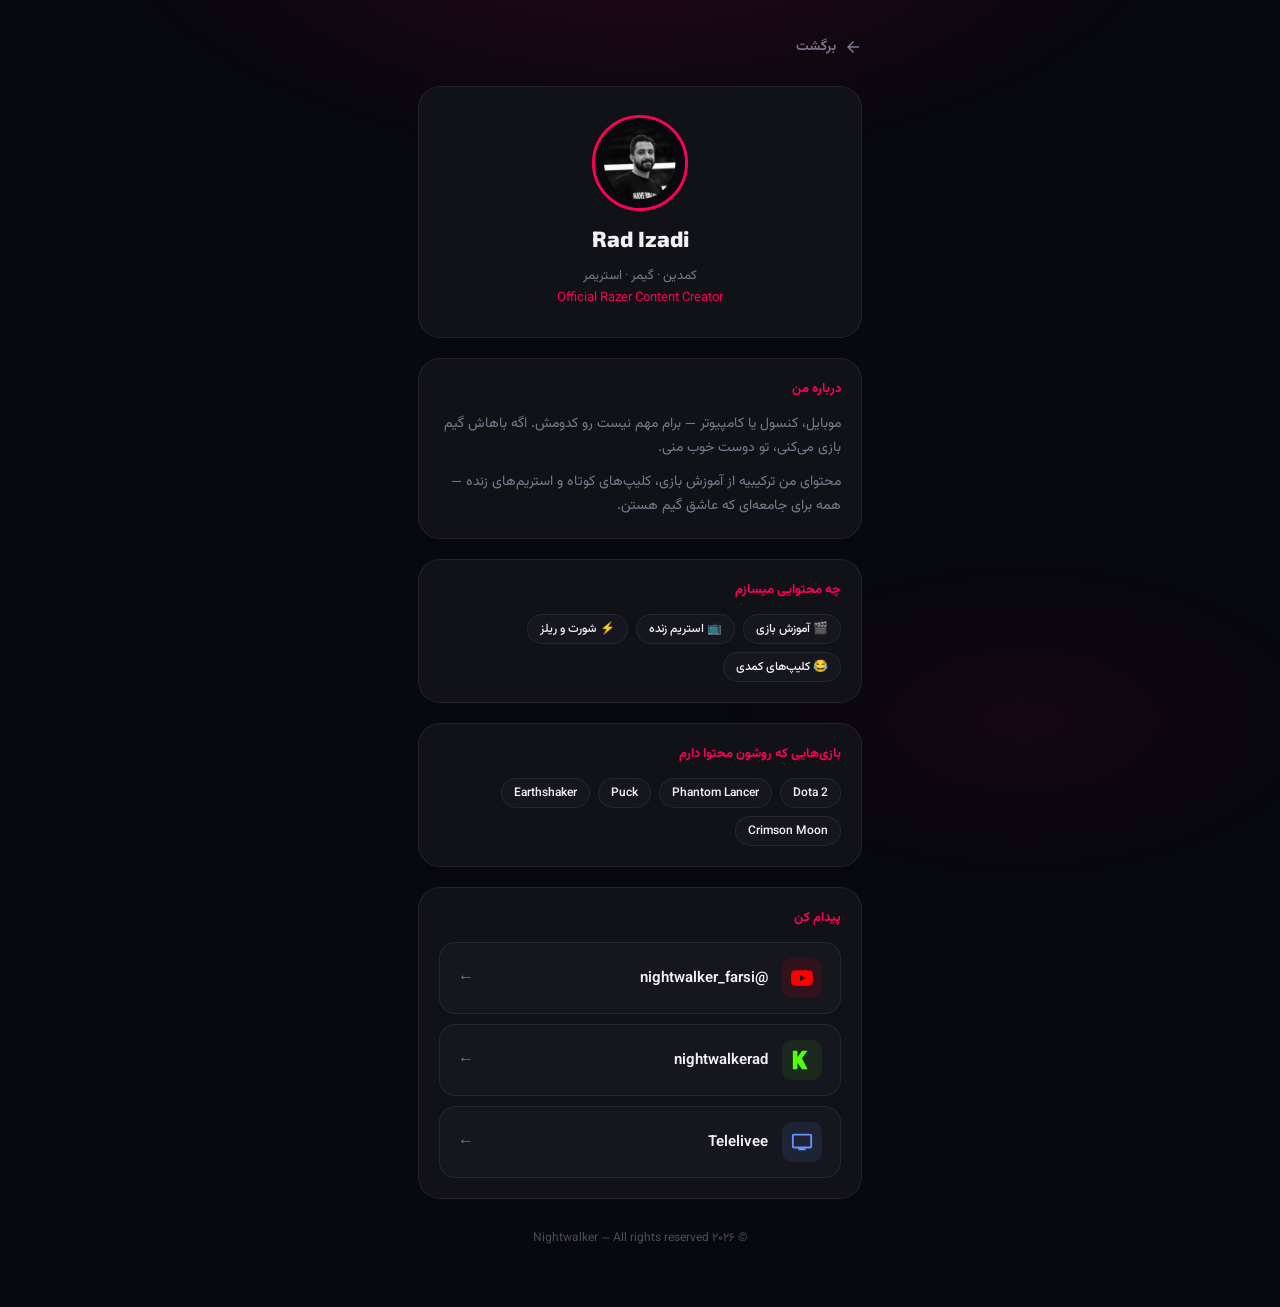
==== about.html @ e0ccd69c "first commit" ====
<!DOCTYPE html>
<html lang="fa" dir="rtl">
<head>
  <meta charset="UTF-8">
  <meta name="viewport" content="width=device-width, initial-scale=1.0">
  <title>درباره من — Nightwalker</title>
  <meta name="description" content="آشنایی با Nightwalker — کمدین، گیمر، استریمر فارسی‌زبان">
  <meta name="theme-color" content="#08080f">
  <link rel="icon" href="data:image/svg+xml,<svg xmlns='http://www.w3.org/2000/svg' viewBox='0 0 100 100'><text y='.9em' font-size='90'>🎮</text></svg>">
  <link rel="stylesheet" href="style.css">
</head>
<body>

  <div class="bg-glow" aria-hidden="true"></div>

  <main class="page">

    <a href="index.html" class="back-btn" aria-label="بازگشت به صفحه اصلی">
      <svg width="18" height="18" viewBox="0 0 24 24" fill="currentColor" aria-hidden="true">
        <path d="M20 11H7.83l5.59-5.59L12 4l-8 8 8 8 1.41-1.41L7.83 13H20v-2z"/>
      </svg>
      برگشت
    </a>

    <!-- Hero -->
    <section class="about-hero">
      <img src="[data-uri]" alt="Rad Izadi" class="about-avatar" width="96" height="96">
      <h1 class="about-name">Rad Izadi</h1>
      <p class="about-tagline">
        کمدین · گیمر · استریمر<br>
        <span style="color: var(--pink);">Official Razer Content Creator</span>
      </p>
    </section>

    <!-- Bio -->
    <section class="about-section" aria-labelledby="bio-title">
      <h2 class="about-section-title" id="bio-title">درباره من</h2>
      <p>
        موبایل، کنسول یا کامپیوتر — برام مهم نیست رو کدومش. اگه باهاش گیم بازی می‌کنی، تو دوست خوب منی.
      </p>
      <p>
        محتوای من ترکیبیه از آموزش بازی، کلیپ‌های کوتاه و استریم‌های زنده — همه برای جامعه‌ای که عاشق گیم هستن.
      </p>
    </section>

    <!-- Content Types -->
    <section class="about-section" aria-labelledby="content-title">
      <h2 class="about-section-title" id="content-title">چه محتوایی میسازم</h2>
      <div class="game-tags" role="list">
        <span class="game-tag" role="listitem">🎬 آموزش بازی</span>
        <span class="game-tag" role="listitem">📺 استریم زنده</span>
        <span class="game-tag" role="listitem">⚡ شورت و ریلز</span>
        <span class="game-tag" role="listitem">😂 کلیپ‌های کمدی</span>
      </div>
    </section>

    <!-- Games -->
    <section class="about-section" aria-labelledby="games-title">
      <h2 class="about-section-title" id="games-title">بازی‌هایی که روشون محتوا دارم</h2>
      <div class="game-tags" role="list">
        <span class="game-tag" role="listitem">Dota 2</span>
        <span class="game-tag" role="listitem">Phantom Lancer</span>
        <span class="game-tag" role="listitem">Puck</span>
        <span class="game-tag" role="listitem">Earthshaker</span>
        <span class="game-tag" role="listitem">Crimson Moon</span>
      </div>
    </section>

    <!-- Channels -->
    <section class="about-section" aria-labelledby="channels-title">
      <h2 class="about-section-title" id="channels-title">پیدام کن</h2>

      <a href="https://www.youtube.com/@nightwalker_farsi" target="_blank" rel="noopener noreferrer" class="link-btn" style="background: var(--bg-card-2);" aria-label="یوتیوب Nightwalker">
        <div class="link-icon yt" aria-hidden="true">
          <svg viewBox="0 0 24 24" fill="#ff0000" xmlns="http://www.w3.org/2000/svg">
            <path d="M23.5 6.19a3.02 3.02 0 0 0-2.12-2.14C19.54 3.5 12 3.5 12 3.5s-7.54 0-9.38.55A3.02 3.02 0 0 0 .5 6.19C0 8.04 0 12 0 12s0 3.96.5 5.81a3.02 3.02 0 0 0 2.12 2.14C4.46 20.5 12 20.5 12 20.5s7.54 0 9.38-.55a3.02 3.02 0 0 0 2.12-2.14C24 15.96 24 12 24 12s0-3.96-.5-5.81zM9.75 15.5V8.5l6.5 3.5-6.5 3.5z"/>
          </svg>
        </div>
        <span class="link-text">@nightwalker_farsi</span>
        <span class="link-arrow" aria-hidden="true">←</span>
      </a>

      <a href="https://kick.com/nightwalkerad" target="_blank" rel="noopener noreferrer" class="link-btn" style="background: var(--bg-card-2);" aria-label="Kick Nightwalker">
        <div class="link-icon kick" aria-hidden="true">
          <svg viewBox="0 0 24 24" fill="#53fc0c" xmlns="http://www.w3.org/2000/svg">
            <path d="M2 2h5v7l5-7h6L12 10l6 12H12L7 15v7H2V2z"/>
          </svg>
        </div>
        <span class="link-text">nightwalkerad</span>
        <span class="link-arrow" aria-hidden="true">←</span>
      </a>

      <a href="https://telelivee.ir/Nightwalker" target="_blank" rel="noopener noreferrer" class="link-btn" style="background: var(--bg-card-2);" aria-label="Telelivee Nightwalker">
        <div class="link-icon tv" aria-hidden="true">
          <svg viewBox="0 0 24 24" fill="#6495ff" xmlns="http://www.w3.org/2000/svg">
            <path d="M21 3H3c-1.1 0-2 .9-2 2v12c0 1.1.9 2 2 2h5v2h8v-2h5c1.1 0 2-.9 2-2V5c0-1.1-.9-2-2-2zm0 14H3V5h18v12z"/>
          </svg>
        </div>
        <span class="link-text">Telelivee</span>
        <span class="link-arrow" aria-hidden="true">←</span>
      </a>
    </section>

    <footer class="footer">
      <p>© ۲۰۲۶ Nightwalker — All rights reserved</p>
    </footer>

  </main>

</body>
</html>
---- style.css ----
/* ===========================
   NIGHTWALKER HUB — style.css
   =========================== */

@import url('https://fonts.googleapis.com/css2?family=Vazirmatn:wght@400;500;700;900&family=Exo+2:wght@400;600;800&display=swap');

/* ── Tokens ── */
:root {
  --bg:         #08080f;
  --bg-card:    #111118;
  --bg-card-2:  #16161f;
  --pink:       #ff0055;
  --pink-dim:   #cc0044;
  --pink-glow:  rgba(255, 0, 85, 0.18);
  --pink-glow2: rgba(255, 0, 85, 0.06);
  --green:      #00e676;
  --white:      #f0f0f5;
  --muted:      #7a7a8f;
  --border:     rgba(255, 255, 255, 0.07);
  --radius-sm:  10px;
  --radius-md:  16px;
  --radius-lg:  22px;
  --font-fa:    'Vazirmatn', sans-serif;
  --font-en:    'Exo 2', sans-serif;
  --transition: 0.2s ease;
}

/* ── Reset ── */
*, *::before, *::after { box-sizing: border-box; margin: 0; padding: 0; }
html { scroll-behavior: smooth; }

body {
  background: var(--bg);
  color: var(--white);
  font-family: var(--font-fa);
  min-height: 100vh;
  overflow-x: hidden;
  -webkit-font-smoothing: antialiased;
}

a { color: inherit; text-decoration: none; }
button { cursor: pointer; border: none; background: none; font-family: inherit; }
img { display: block; max-width: 100%; }

/* ── Background ambient glow ── */
.bg-glow {
  position: fixed;
  inset: 0;
  pointer-events: none;
  z-index: 0;
  background:
    radial-gradient(ellipse 60% 40% at 50% -10%, rgba(255,0,85,0.12) 0%, transparent 70%),
    radial-gradient(ellipse 40% 30% at 80% 80%, rgba(255,0,85,0.05) 0%, transparent 60%);
}

/* ── Layout ── */
.page {
  position: relative;
  z-index: 1;
  max-width: 480px;
  margin: 0 auto;
  padding: 28px 18px 60px;
  display: flex;
  flex-direction: column;
  align-items: center;
  gap: 20px;
}

/* ── Profile Header ── */
.profile {
  display: flex;
  flex-direction: column;
  align-items: center;
  gap: 12px;
  width: 100%;
  padding-top: 8px;
}

.avatar-wrap {
  position: relative;
  width: 88px;
  height: 88px;
}

.avatar-wrap img {
  width: 88px;
  height: 88px;
  border-radius: 50%;
  object-fit: cover;
  border: 2.5px solid var(--pink);
}

.avatar-placeholder {
  width: 88px;
  height: 88px;
  border-radius: 50%;
  background: var(--bg-card-2);
  border: 2.5px solid var(--pink);
  display: flex;
  align-items: center;
  justify-content: center;
  font-size: 36px;
}

.live-dot {
  position: absolute;
  bottom: 4px;
  right: 4px;
  width: 16px;
  height: 16px;
  border-radius: 50%;
  background: var(--muted);
  border: 2px solid var(--bg);
  transition: background var(--transition);
}

.live-dot.is-live {
  background: var(--green);
  box-shadow: 0 0 8px var(--green);
  animation: pulse-dot 2s infinite;
}

@keyframes pulse-dot {
  0%, 100% { transform: scale(1); opacity: 1; }
  50%       { transform: scale(1.25); opacity: 0.75; }
}

.profile-name {
  font-family: var(--font-en);
  font-size: 26px;
  font-weight: 800;
  letter-spacing: -0.5px;
  color: var(--white);
}

.profile-name span {
  color: var(--pink);
}

.profile-bio {
  font-size: 13px;
  color: var(--muted);
  text-align: center;
  line-height: 1.6;
  max-width: 300px;
}

.razer-badge {
  display: inline-flex;
  align-items: center;
  gap: 5px;
  background: rgba(0, 230, 0, 0.08);
  border: 1px solid rgba(0, 230, 0, 0.2);
  border-radius: 20px;
  padding: 3px 10px;
  font-size: 11px;
  color: #00e600;
  font-family: var(--font-en);
  font-weight: 600;
  letter-spacing: 0.3px;
}

.razer-badge svg { width: 14px; height: 14px; }

/* ── Live Status Card ── */
.live-card {
  width: 100%;
  background: var(--bg-card);
  border: 1px solid var(--border);
  border-radius: var(--radius-lg);
  padding: 16px 20px;
  display: flex;
  align-items: center;
  justify-content: space-between;
  transition: border-color var(--transition);
}

.live-card.is-live {
  border-color: rgba(0, 230, 118, 0.25);
  background: linear-gradient(135deg, var(--bg-card) 0%, rgba(0,230,118,0.04) 100%);
}

.live-info {
  display: flex;
  align-items: center;
  gap: 10px;
}

.live-indicator {
  width: 10px;
  height: 10px;
  border-radius: 50%;
  background: var(--muted);
  flex-shrink: 0;
}

.live-indicator.is-live {
  background: var(--green);
  box-shadow: 0 0 6px var(--green);
  animation: pulse-dot 2s infinite;
}

.live-text-wrap { display: flex; flex-direction: column; gap: 2px; }

.live-label {
  font-family: var(--font-en);
  font-size: 11px;
  font-weight: 600;
  letter-spacing: 1px;
  color: var(--muted);
  text-transform: uppercase;
}

.live-label.is-live { color: var(--green); }

.live-status-text {
  font-size: 13px;
  color: var(--white);
  font-weight: 500;
}

.live-watch-btn {
  background: var(--pink);
  color: #fff;
  font-family: var(--font-fa);
  font-size: 12px;
  font-weight: 700;
  padding: 7px 14px;
  border-radius: var(--radius-sm);
  transition: background var(--transition), transform var(--transition);
  display: none;
}

.live-watch-btn:hover { background: var(--pink-dim); transform: scale(1.03); }
.live-card.is-live .live-watch-btn { display: block; }

/* ── Latest Video ── */
.section-label {
  width: 100%;
  font-size: 11px;
  font-weight: 700;
  color: var(--muted);
  letter-spacing: 0.8px;
  text-transform: uppercase;
  padding-right: 4px;
}

.video-card {
  width: 100%;
  background: var(--bg-card);
  border: 1px solid var(--border);
  border-radius: var(--radius-lg);
  overflow: hidden;
  transition: border-color var(--transition), transform var(--transition);
}

.video-card:hover {
  border-color: var(--pink-glow);
  transform: translateY(-2px);
}

.video-thumb-wrap {
  position: relative;
  width: 100%;
  aspect-ratio: 16/9;
  background: var(--bg-card-2);
  overflow: hidden;
}

.video-thumb-wrap img {
  width: 100%;
  height: 100%;
  object-fit: cover;
  transition: transform 0.3s ease;
}

.video-card:hover .video-thumb-wrap img { transform: scale(1.03); }

.play-btn {
  position: absolute;
  inset: 0;
  display: flex;
  align-items: center;
  justify-content: center;
  background: rgba(0,0,0,0.35);
  transition: background var(--transition);
}

.play-btn svg {
  width: 52px;
  height: 52px;
  filter: drop-shadow(0 2px 8px rgba(0,0,0,0.5));
}

.video-card:hover .play-btn { background: rgba(0,0,0,0.2); }

.video-meta {
  padding: 14px 16px;
  display: flex;
  flex-direction: column;
  gap: 5px;
}

.video-title {
  font-size: 14px;
  font-weight: 700;
  line-height: 1.4;
  color: var(--white);
  display: -webkit-box;
  -webkit-line-clamp: 2;
  -webkit-box-orient: vertical;
  overflow: hidden;
}

.video-date {
  font-size: 12px;
  color: var(--muted);
}

.video-loading {
  width: 100%;
  height: 200px;
  background: var(--bg-card);
  border: 1px solid var(--border);
  border-radius: var(--radius-lg);
  display: flex;
  align-items: center;
  justify-content: center;
  color: var(--muted);
  font-size: 13px;
}

/* ── Link Buttons ── */
.links-grid {
  width: 100%;
  display: flex;
  flex-direction: column;
  gap: 10px;
}

.link-btn {
  width: 100%;
  background: var(--bg-card);
  border: 1px solid var(--border);
  border-radius: var(--radius-md);
  padding: 15px 18px;
  display: flex;
  align-items: center;
  gap: 14px;
  color: var(--white);
  font-size: 15px;
  font-weight: 600;
  font-family: var(--font-fa);
  transition: background var(--transition), border-color var(--transition), transform var(--transition);
  position: relative;
  overflow: hidden;
}

.link-btn::before {
  content: '';
  position: absolute;
  inset: 0;
  background: linear-gradient(90deg, var(--pink-glow2) 0%, transparent 100%);
  opacity: 0;
  transition: opacity var(--transition);
}

.link-btn:hover {
  border-color: rgba(255,0,85,0.3);
  transform: translateX(-3px);
}

.link-btn:hover::before { opacity: 1; }

.link-btn:active { transform: translateX(-1px) scale(0.99); }

.link-icon {
  width: 40px;
  height: 40px;
  border-radius: var(--radius-sm);
  display: flex;
  align-items: center;
  justify-content: center;
  flex-shrink: 0;
}

.link-icon svg { width: 22px; height: 22px; }

.link-icon.yt   { background: rgba(255, 0, 0, 0.12); }
.link-icon.kick { background: rgba(83, 252, 12, 0.08); }
.link-icon.tv   { background: rgba(100, 149, 255, 0.1); }
.link-icon.about { background: rgba(180, 120, 255, 0.1); }
.link-icon.support { background: rgba(255, 80, 120, 0.1); }

.link-text { flex: 1; text-align: right; }
.link-arrow {
  color: var(--muted);
  font-size: 16px;
  transition: color var(--transition), transform var(--transition);
}
.link-btn:hover .link-arrow {
  color: var(--pink);
  transform: translateX(-3px);
}

/* ── Footer ── */
.footer {
  font-size: 12px;
  color: var(--muted);
  text-align: center;
  opacity: 0.6;
  padding-top: 10px;
}

/* ── Notification Modal ── */
.notif-overlay {
  position: fixed;
  inset: 0;
  background: rgba(0,0,0,0.75);
  backdrop-filter: blur(6px);
  z-index: 100;
  display: flex;
  align-items: flex-end;
  justify-content: center;
  padding: 20px;
  opacity: 0;
  pointer-events: none;
  transition: opacity 0.3s ease;
}

.notif-overlay.show {
  opacity: 1;
  pointer-events: all;
}

.notif-modal {
  background: var(--bg-card-2);
  border: 1px solid rgba(255,0,85,0.2);
  border-radius: var(--radius-lg) var(--radius-lg) var(--radius-md) var(--radius-md);
  padding: 28px 24px 24px;
  width: 100%;
  max-width: 420px;
  text-align: center;
  transform: translateY(30px);
  transition: transform 0.35s cubic-bezier(0.34, 1.56, 0.64, 1);
  box-shadow: 0 -8px 40px rgba(255,0,85,0.12);
}

.notif-overlay.show .notif-modal { transform: translateY(0); }

.notif-icon { font-size: 36px; margin-bottom: 14px; }

.notif-title {
  font-family: var(--font-en);
  font-size: 18px;
  font-weight: 800;
  margin-bottom: 8px;
}

.notif-desc {
  font-size: 14px;
  color: var(--muted);
  line-height: 1.6;
  margin-bottom: 22px;
}

.notif-actions {
  display: flex;
  gap: 10px;
}

.btn-yes, .btn-no {
  flex: 1;
  padding: 13px;
  border-radius: var(--radius-sm);
  font-family: var(--font-fa);
  font-size: 15px;
  font-weight: 700;
  transition: transform var(--transition), opacity var(--transition);
}

.btn-yes:hover, .btn-no:hover { opacity: 0.9; transform: scale(0.98); }

.btn-yes {
  background: var(--pink);
  color: #fff;
}

.btn-no {
  background: var(--bg-card);
  border: 1px solid var(--border);
  color: var(--muted);
}

/* ── About Page ── */
.about-hero {
  width: 100%;
  background: var(--bg-card);
  border: 1px solid var(--border);
  border-radius: var(--radius-lg);
  padding: 28px 20px;
  text-align: center;
  display: flex;
  flex-direction: column;
  align-items: center;
  gap: 14px;
}

.about-avatar {
  width: 96px;
  height: 96px;
  border-radius: 50%;
  object-fit: cover;
  border: 3px solid var(--pink);
}

.about-name {
  font-family: var(--font-en);
  font-size: 22px;
  font-weight: 800;
}

.about-tagline {
  font-size: 13px;
  color: var(--muted);
  line-height: 1.7;
}

.about-section {
  width: 100%;
  background: var(--bg-card);
  border: 1px solid var(--border);
  border-radius: var(--radius-lg);
  padding: 20px;
  display: flex;
  flex-direction: column;
  gap: 10px;
}

.about-section-title {
  font-size: 13px;
  font-weight: 700;
  color: var(--pink);
  margin-bottom: 4px;
}

.about-section p {
  font-size: 14px;
  color: var(--muted);
  line-height: 1.7;
}

.game-tags {
  display: flex;
  flex-wrap: wrap;
  gap: 8px;
}

.game-tag {
  background: var(--bg-card-2);
  border: 1px solid var(--border);
  border-radius: 20px;
  padding: 5px 12px;
  font-size: 12px;
  color: var(--white);
  font-weight: 500;
}

.back-btn {
  display: inline-flex;
  align-items: center;
  gap: 8px;
  color: var(--muted);
  font-size: 14px;
  font-weight: 600;
  padding: 8px 0;
  align-self: flex-start;
  transition: color var(--transition);
}

.back-btn:hover { color: var(--white); }

/* ── Support Page ── */
.support-hero {
  width: 100%;
  text-align: center;
  padding: 10px 0 4px;
}

.support-hero h1 {
  font-size: 24px;
  font-weight: 900;
  margin-bottom: 8px;
}

.support-hero p {
  font-size: 13px;
  color: var(--muted);
  line-height: 1.6;
}

.support-card {
  width: 100%;
  background: var(--bg-card);
  border: 1px solid var(--border);
  border-radius: var(--radius-lg);
  padding: 20px;
  display: flex;
  align-items: center;
  gap: 16px;
  transition: border-color var(--transition), transform var(--transition);
  cursor: pointer;
}

.support-card:hover {
  border-color: rgba(255,0,85,0.3);
  transform: translateY(-2px);
}

.support-card-icon {
  width: 50px;
  height: 50px;
  border-radius: var(--radius-sm);
  background: var(--pink-glow);
  display: flex;
  align-items: center;
  justify-content: center;
  font-size: 24px;
  flex-shrink: 0;
}

.support-card-text h3 {
  font-size: 15px;
  font-weight: 700;
  margin-bottom: 4px;
}

.support-card-text p {
  font-size: 12px;
  color: var(--muted);
  line-height: 1.5;
}

.support-note {
  width: 100%;
  background: var(--pink-glow2);
  border: 1px solid rgba(255,0,85,0.15);
  border-radius: var(--radius-md);
  padding: 16px 18px;
  font-size: 13px;
  color: var(--muted);
  line-height: 1.7;
  text-align: center;
}

/* ── Reduced motion ── */
@media (prefers-reduced-motion: reduce) {
  *, *::before, *::after { animation: none !important; transition: none !important; }
}

/* ── Focus visible ── */
a:focus-visible, button:focus-visible {
  outline: 2px solid var(--pink);
  outline-offset: 3px;
  border-radius: 4px;
}
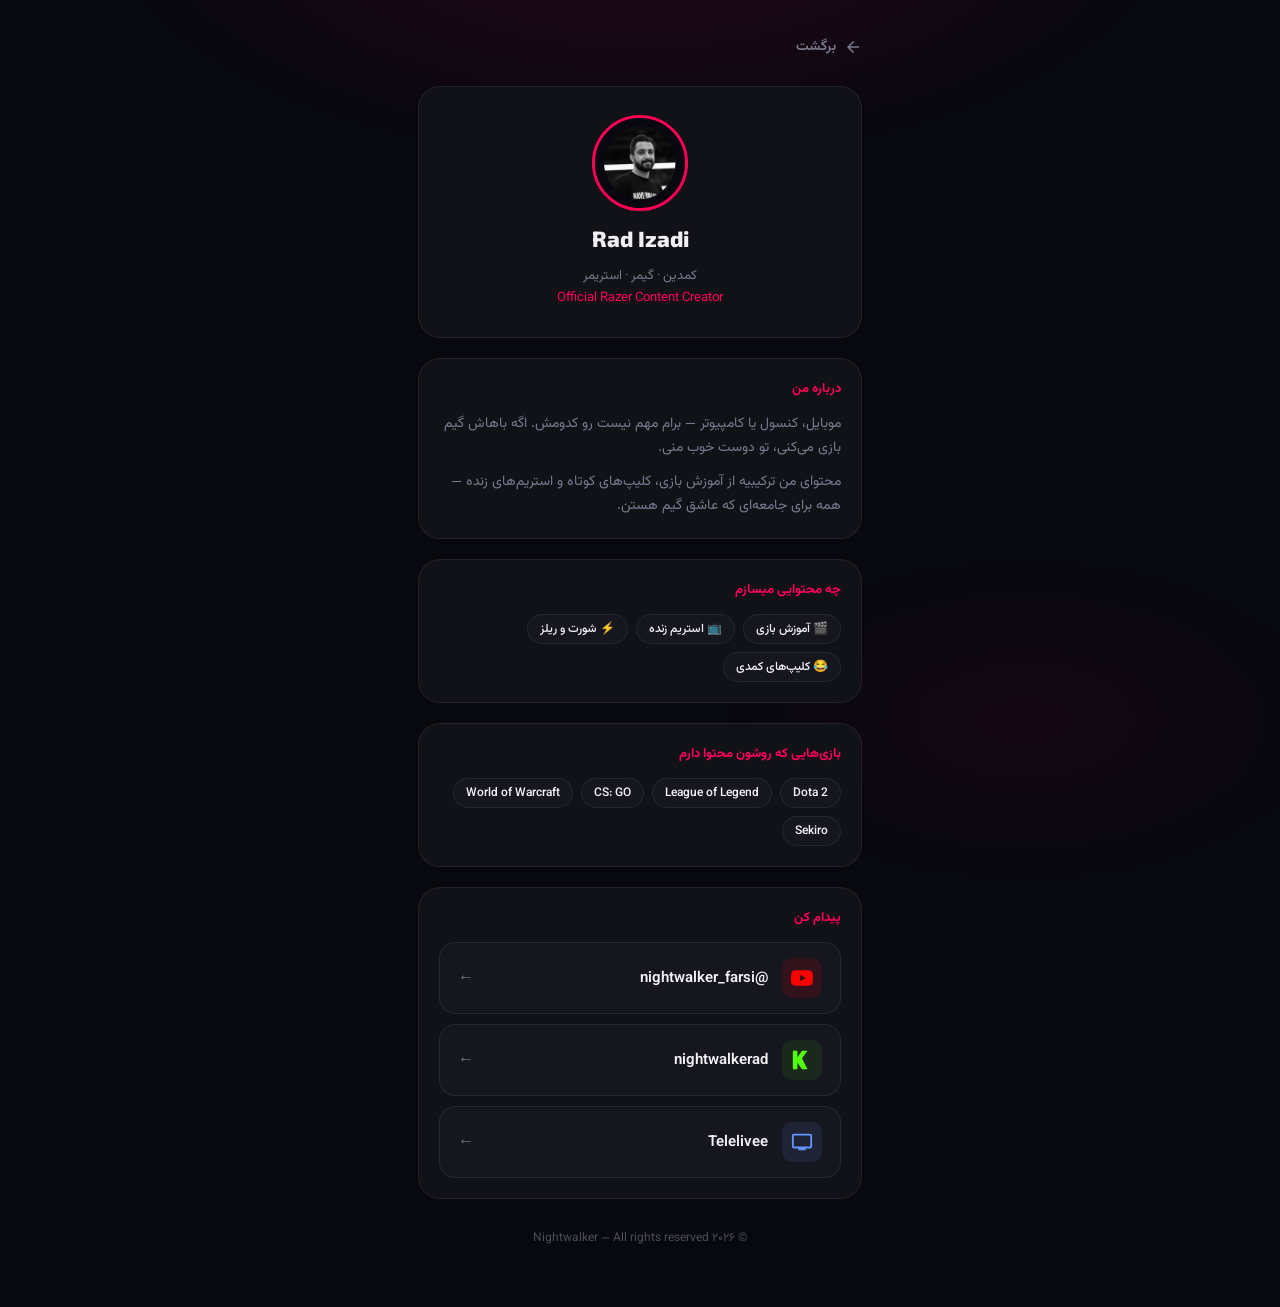
==== commit 1d2ecc22: "Replace game tags with new entries" ====
--- a/about.html
+++ b/about.html
@@ -59,10 +59,10 @@
       <h2 class="about-section-title" id="games-title">بازی‌هایی که روشون محتوا دارم</h2>
       <div class="game-tags" role="list">
         <span class="game-tag" role="listitem">Dota 2</span>
-        <span class="game-tag" role="listitem">Phantom Lancer</span>
-        <span class="game-tag" role="listitem">Puck</span>
-        <span class="game-tag" role="listitem">Earthshaker</span>
-        <span class="game-tag" role="listitem">Crimson Moon</span>
+        <span class="game-tag" role="listitem">League of Legend</span>
+        <span class="game-tag" role="listitem">CS: GO</span>
+        <span class="game-tag" role="listitem">World of Warcraft</span>
+        <span class="game-tag" role="listitem">Sekiro</span>
       </div>
     </section>
 
